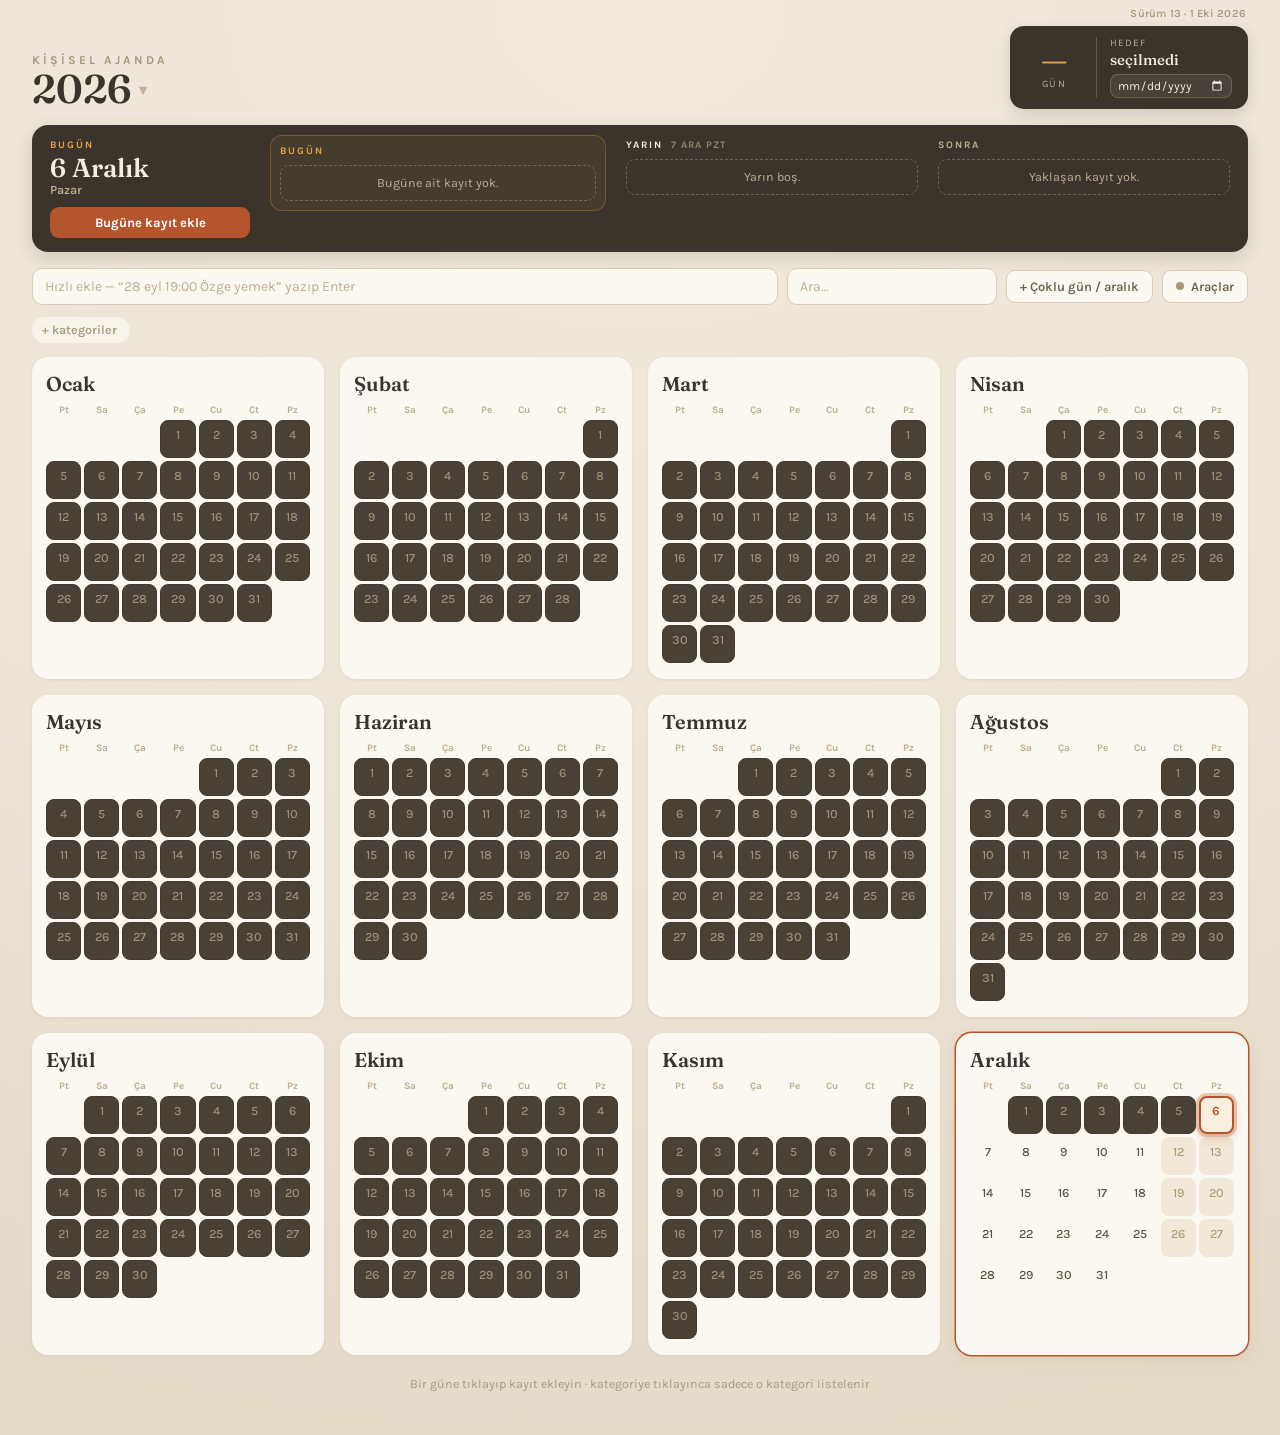
==== index.html @ 25aaae72 "Telefon: Gün görünümü, geri düğmesi, Yıl/Ay/Gün sekmeleri; ayın kendi listesi; geçmiş günler sade - " ====
<!DOCTYPE html>
<html lang="tr">
<head>
<meta charset="utf-8">
<meta name="viewport" content="width=device-width, initial-scale=1, viewport-fit=cover, maximum-scale=1, user-scalable=no">
<title>Ajanda</title>

<meta name="theme-color" content="#f6f5f2">
<meta name="apple-mobile-web-app-capable" content="yes">
<meta name="mobile-web-app-capable" content="yes">
<meta name="apple-mobile-web-app-status-bar-style" content="default">
<meta name="apple-mobile-web-app-title" content="Ajanda">
<link rel="apple-touch-icon" href="icon-180.png">
<link rel="icon" href="icon-180.png">
<link rel="manifest" href="manifest.json?v=13">

<link rel="preconnect" href="https://fonts.googleapis.com">
<link rel="preconnect" href="https://fonts.gstatic.com" crossorigin>
<link href="https://fonts.googleapis.com/css2?family=Fraunces:opsz,wght@9..144,400;9..144,500;9..144,600&family=Karla:wght@400;500;600;700&display=swap" rel="stylesheet">

<style>
  *{margin:0;padding:0}
  html,body{height:100%;background:#eceae5;-webkit-tap-highlight-color:transparent}
  body[data-ui="mobile"]{overflow:hidden}
  body[data-ui="desktop"]{height:auto;background:#ece4d6;overflow:auto}
  ::-webkit-scrollbar{width:10px;height:10px}
  ::-webkit-scrollbar-thumb{background:#cdbfa8;border-radius:8px;border:2px solid transparent;background-clip:padding-box}
</style>
</head>
<body>
<div id="app"></div>

<!-- sürüm numarasını her güncellemede artırın: ?v=13, ?v=14 ... (store.js içindeki VERSION ile aynı) (tarayıcı önbelleğini kırar) -->
<script src="store.js?v=13"></script>
<script src="desktop.js?v=13"></script>
<script src="mobile.js?v=13"></script>
<script src="boot.js?v=13"></script>
</body>
</html>
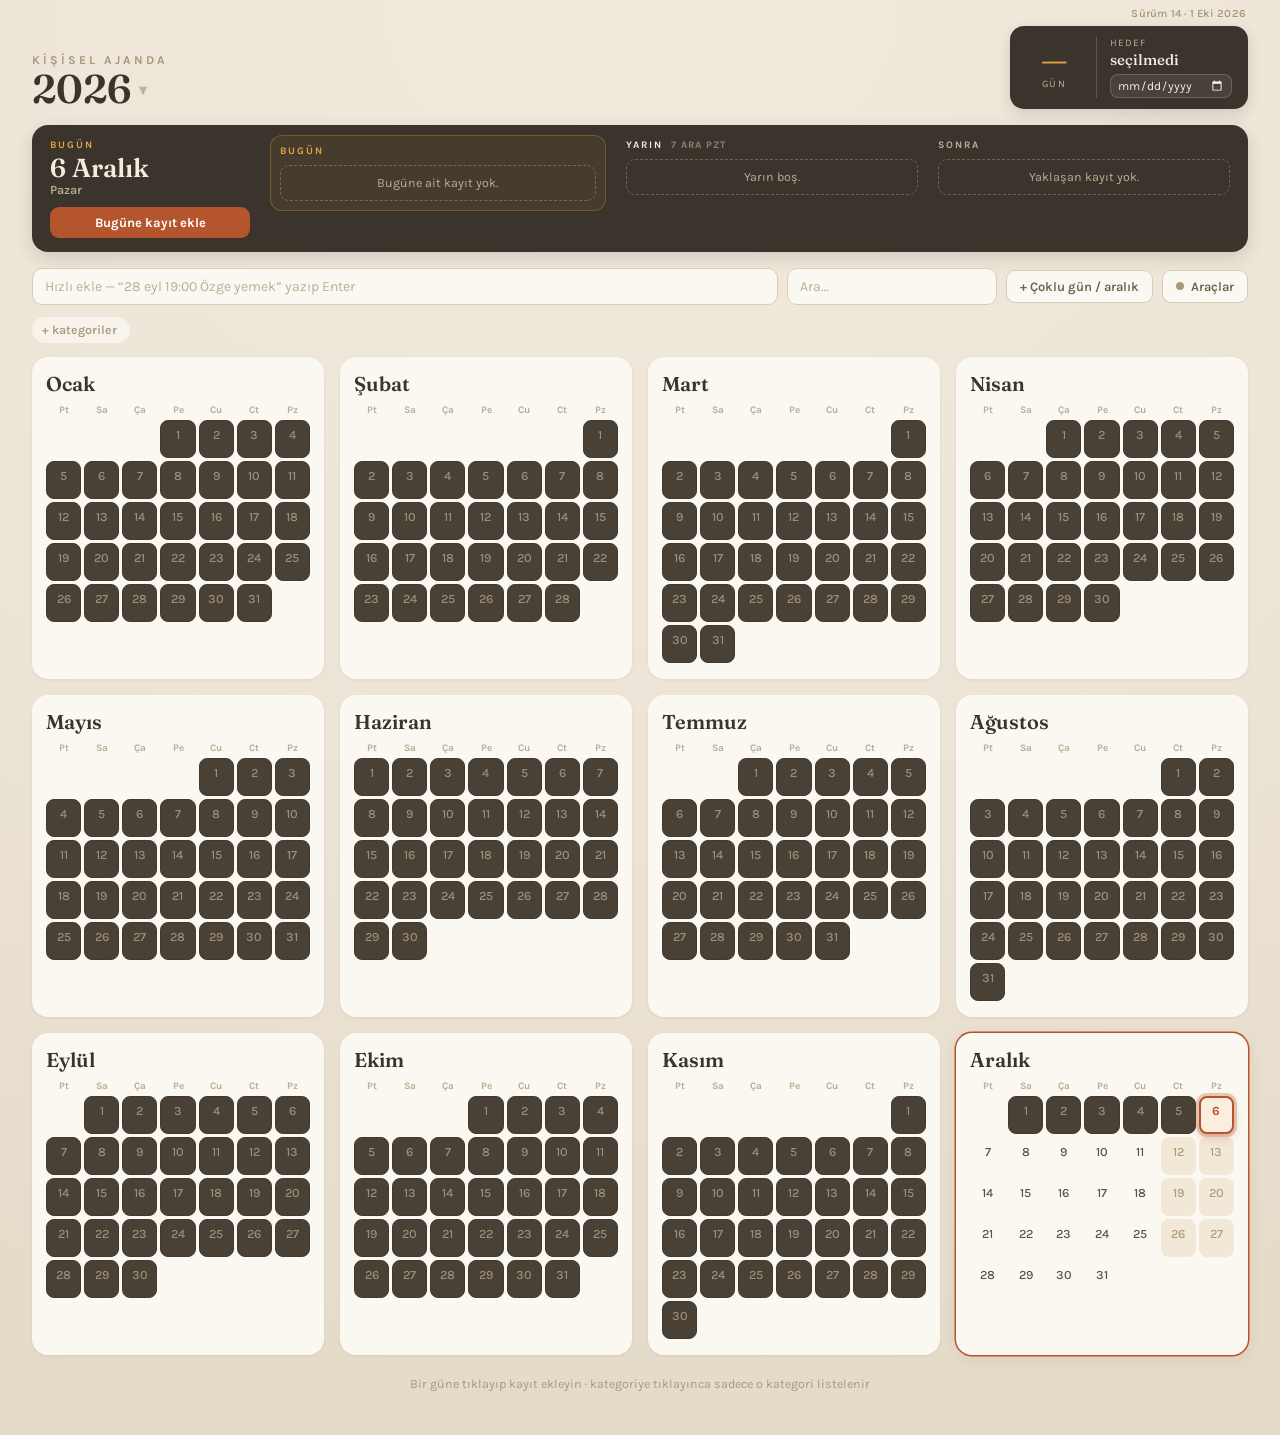
==== commit fddc5937: "Gün sekmesi: kayıt penceresindeki form, sıkı hâliyle; kategori kaydırma hatası - Gün sekmesindeki ya" ====
--- a/index.html
+++ b/index.html
@@ -12,7 +12,7 @@
 <meta name="apple-mobile-web-app-title" content="Ajanda">
 <link rel="apple-touch-icon" href="icon-180.png">
 <link rel="icon" href="icon-180.png">
-<link rel="manifest" href="manifest.json?v=13">
+<link rel="manifest" href="manifest.json?v=14">
 
 <link rel="preconnect" href="https://fonts.googleapis.com">
 <link rel="preconnect" href="https://fonts.gstatic.com" crossorigin>
@@ -30,10 +30,10 @@
 <body>
 <div id="app"></div>
 
-<!-- sürüm numarasını her güncellemede artırın: ?v=13, ?v=14 ... (store.js içindeki VERSION ile aynı) (tarayıcı önbelleğini kırar) -->
-<script src="store.js?v=13"></script>
-<script src="desktop.js?v=13"></script>
-<script src="mobile.js?v=13"></script>
-<script src="boot.js?v=13"></script>
+<!-- sürüm numarasını her güncellemede artırın: ?v=14, ?v=15 ... (store.js içindeki VERSION ile aynı) (tarayıcı önbelleğini kırar) -->
+<script src="store.js?v=14"></script>
+<script src="desktop.js?v=14"></script>
+<script src="mobile.js?v=14"></script>
+<script src="boot.js?v=14"></script>
 </body>
 </html>
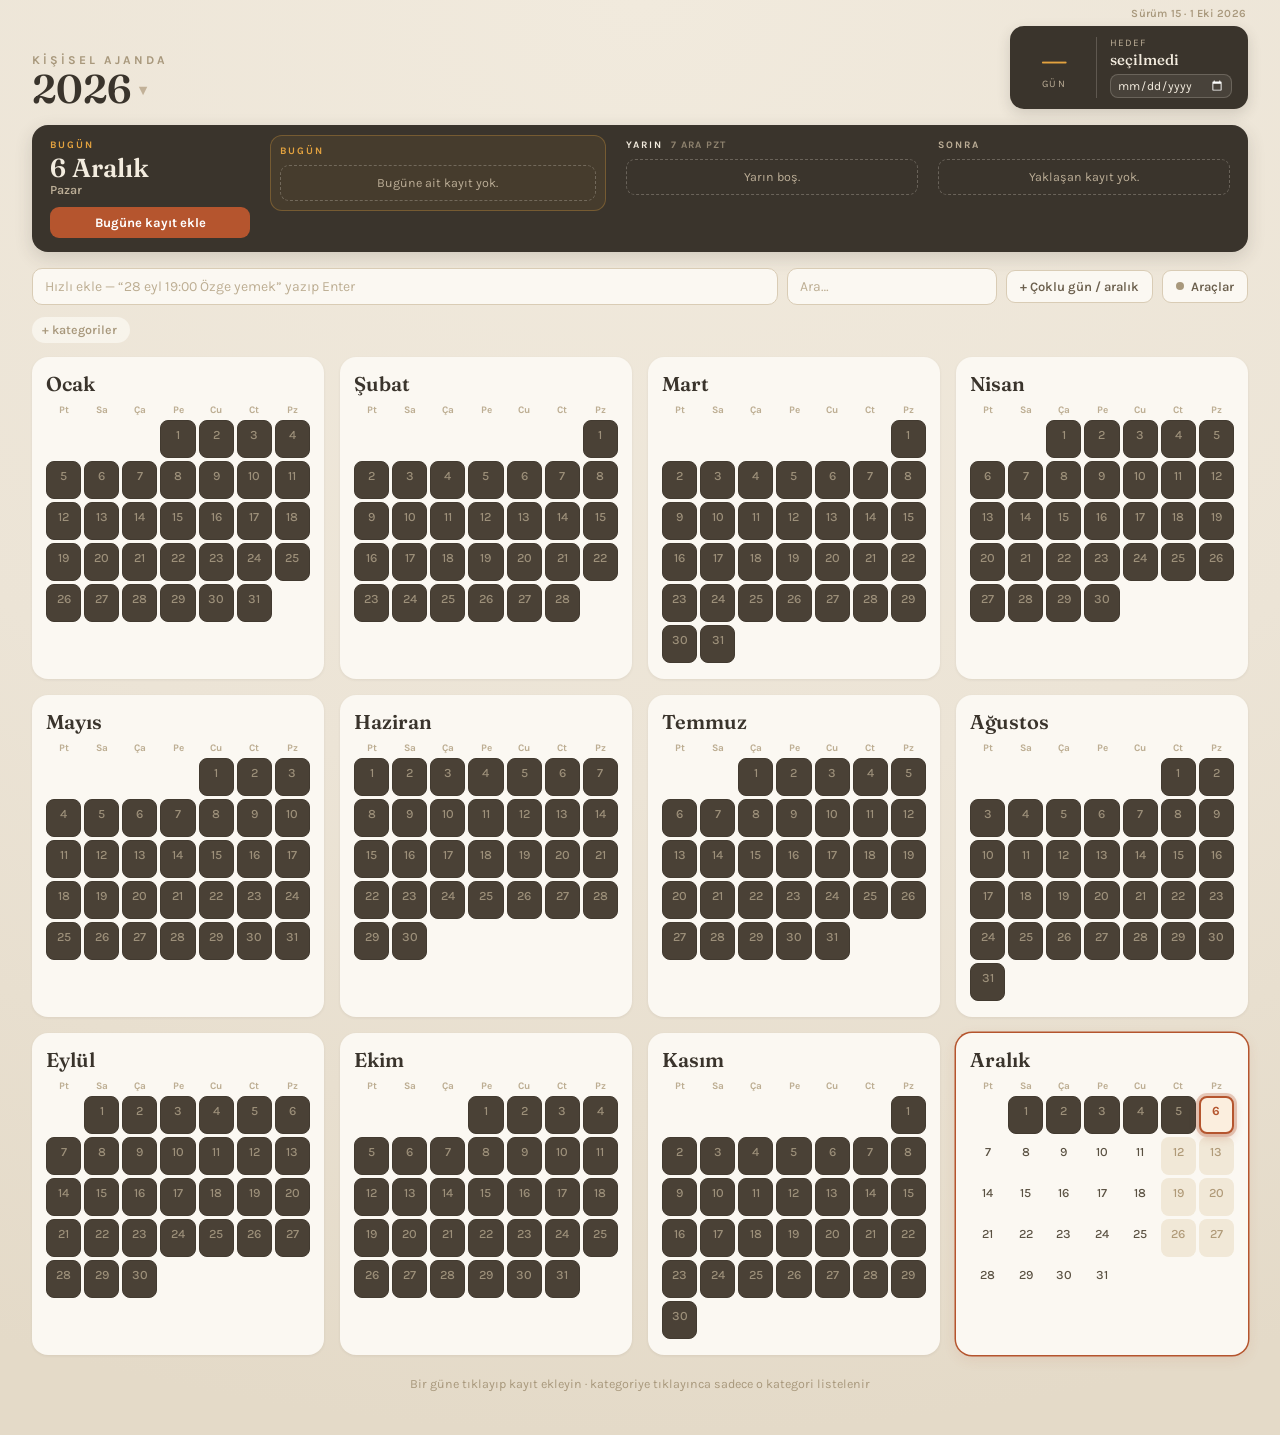
==== commit cc0c6d4e: "Telefon: alt sekmelere Hafta eklendi (Yıl / Ay / Hafta / Gün); sürüm 15 Co-Authored-By: Claude Opus " ====
--- a/index.html
+++ b/index.html
@@ -12,7 +12,7 @@
 <meta name="apple-mobile-web-app-title" content="Ajanda">
 <link rel="apple-touch-icon" href="icon-180.png">
 <link rel="icon" href="icon-180.png">
-<link rel="manifest" href="manifest.json?v=14">
+<link rel="manifest" href="manifest.json?v=15">
 
 <link rel="preconnect" href="https://fonts.googleapis.com">
 <link rel="preconnect" href="https://fonts.gstatic.com" crossorigin>
@@ -30,10 +30,10 @@
 <body>
 <div id="app"></div>
 
-<!-- sürüm numarasını her güncellemede artırın: ?v=14, ?v=15 ... (store.js içindeki VERSION ile aynı) (tarayıcı önbelleğini kırar) -->
-<script src="store.js?v=14"></script>
-<script src="desktop.js?v=14"></script>
-<script src="mobile.js?v=14"></script>
-<script src="boot.js?v=14"></script>
+<!-- sürüm numarasını her güncellemede artırın: ?v=15, ?v=16 ... (store.js içindeki VERSION ile aynı) (tarayıcı önbelleğini kırar) -->
+<script src="store.js?v=15"></script>
+<script src="desktop.js?v=15"></script>
+<script src="mobile.js?v=15"></script>
+<script src="boot.js?v=15"></script>
 </body>
 </html>
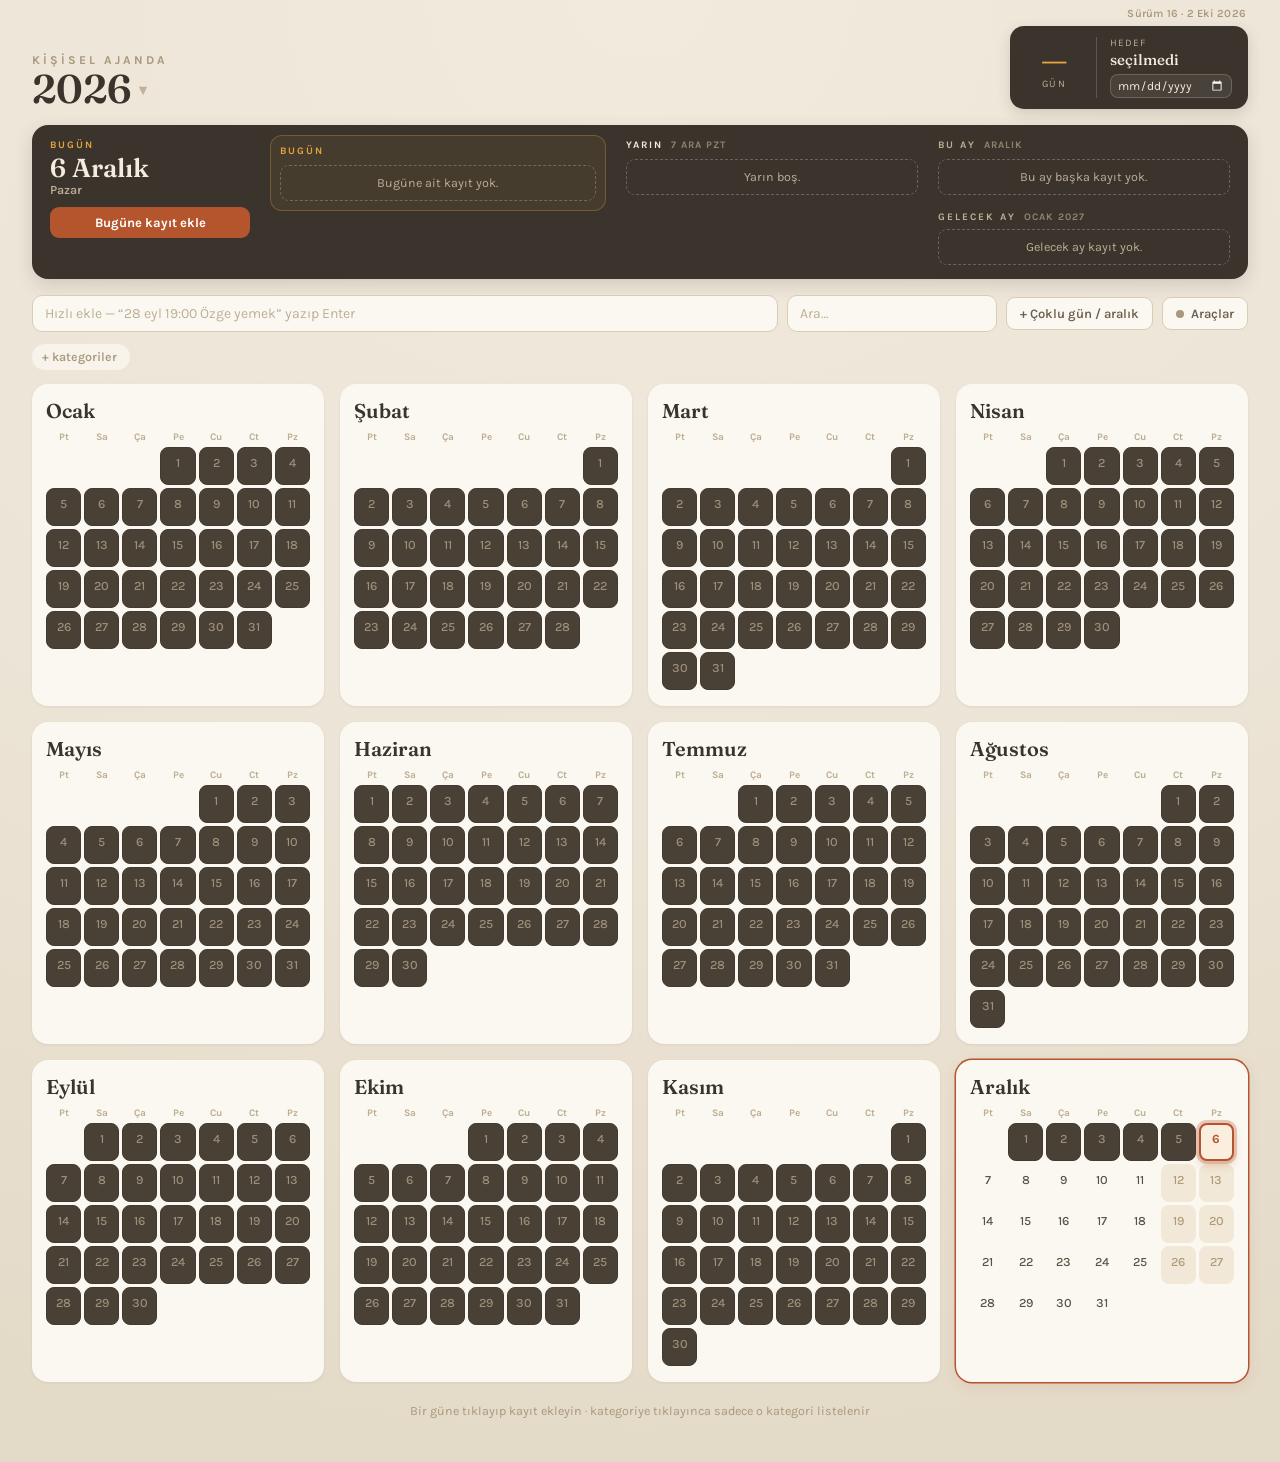
==== commit 7bf02b45: "İşaretleyince ekranın titremesi giderildi; 'Sonra' yerine ay adları - Telefon: yakınlaşma animasyonu" ====
--- a/index.html
+++ b/index.html
@@ -12,7 +12,7 @@
 <meta name="apple-mobile-web-app-title" content="Ajanda">
 <link rel="apple-touch-icon" href="icon-180.png">
 <link rel="icon" href="icon-180.png">
-<link rel="manifest" href="manifest.json?v=15">
+<link rel="manifest" href="manifest.json?v=16">
 
 <link rel="preconnect" href="https://fonts.googleapis.com">
 <link rel="preconnect" href="https://fonts.gstatic.com" crossorigin>
@@ -30,10 +30,10 @@
 <body>
 <div id="app"></div>
 
-<!-- sürüm numarasını her güncellemede artırın: ?v=15, ?v=16 ... (store.js içindeki VERSION ile aynı) (tarayıcı önbelleğini kırar) -->
-<script src="store.js?v=15"></script>
-<script src="desktop.js?v=15"></script>
-<script src="mobile.js?v=15"></script>
-<script src="boot.js?v=15"></script>
+<!-- sürüm numarasını her güncellemede artırın: ?v=16, ?v=17 ... (store.js içindeki VERSION ile aynı) (tarayıcı önbelleğini kırar) -->
+<script src="store.js?v=16"></script>
+<script src="desktop.js?v=16"></script>
+<script src="mobile.js?v=16"></script>
+<script src="boot.js?v=16"></script>
 </body>
 </html>
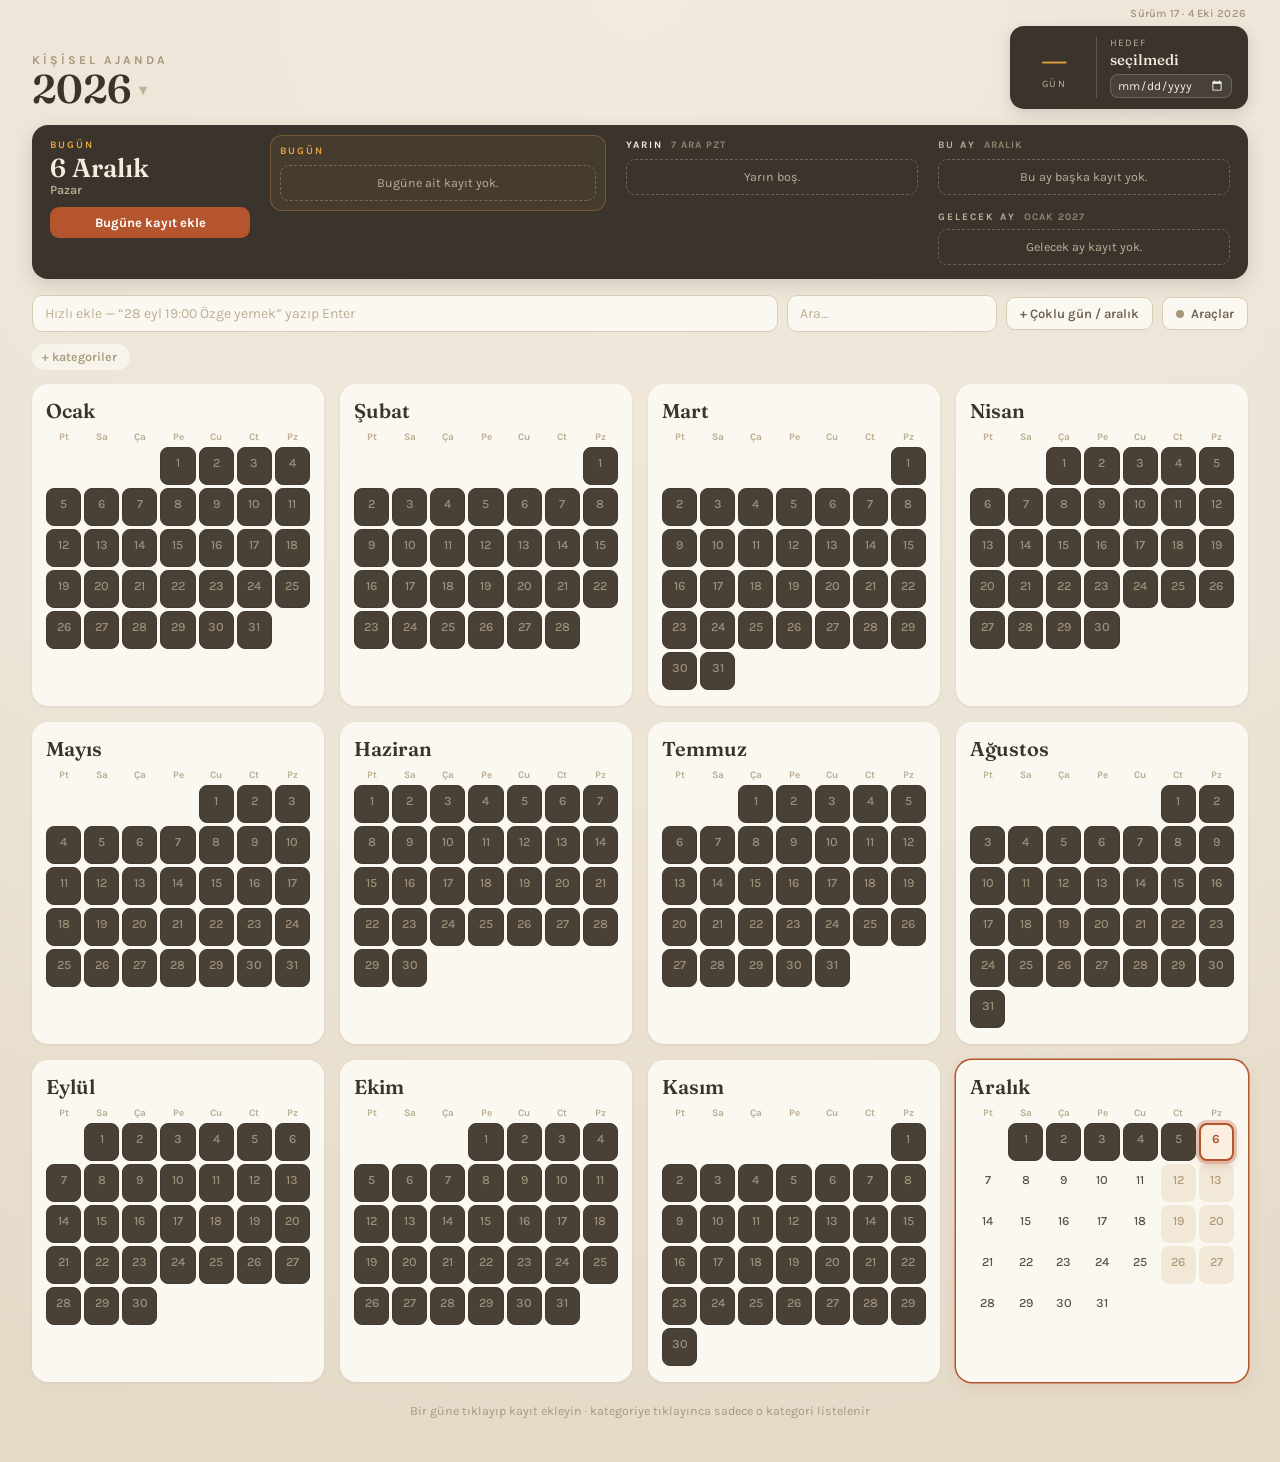
==== commit 56e0e073: "Telefon: kaydı yana kaydırıp silme (iPhone Mail gibi) - Kart sağa ya da sola çekilince altından kırm" ====
--- a/index.html
+++ b/index.html
@@ -12,7 +12,7 @@
 <meta name="apple-mobile-web-app-title" content="Ajanda">
 <link rel="apple-touch-icon" href="icon-180.png">
 <link rel="icon" href="icon-180.png">
-<link rel="manifest" href="manifest.json?v=16">
+<link rel="manifest" href="manifest.json?v=17">
 
 <link rel="preconnect" href="https://fonts.googleapis.com">
 <link rel="preconnect" href="https://fonts.gstatic.com" crossorigin>
@@ -30,10 +30,10 @@
 <body>
 <div id="app"></div>
 
-<!-- sürüm numarasını her güncellemede artırın: ?v=16, ?v=17 ... (store.js içindeki VERSION ile aynı) (tarayıcı önbelleğini kırar) -->
-<script src="store.js?v=16"></script>
-<script src="desktop.js?v=16"></script>
-<script src="mobile.js?v=16"></script>
-<script src="boot.js?v=16"></script>
+<!-- sürüm numarasını her güncellemede artırın: ?v=17, ?v=18 ... (store.js içindeki VERSION ile aynı) (tarayıcı önbelleğini kırar) -->
+<script src="store.js?v=17"></script>
+<script src="desktop.js?v=17"></script>
+<script src="mobile.js?v=17"></script>
+<script src="boot.js?v=17"></script>
 </body>
 </html>
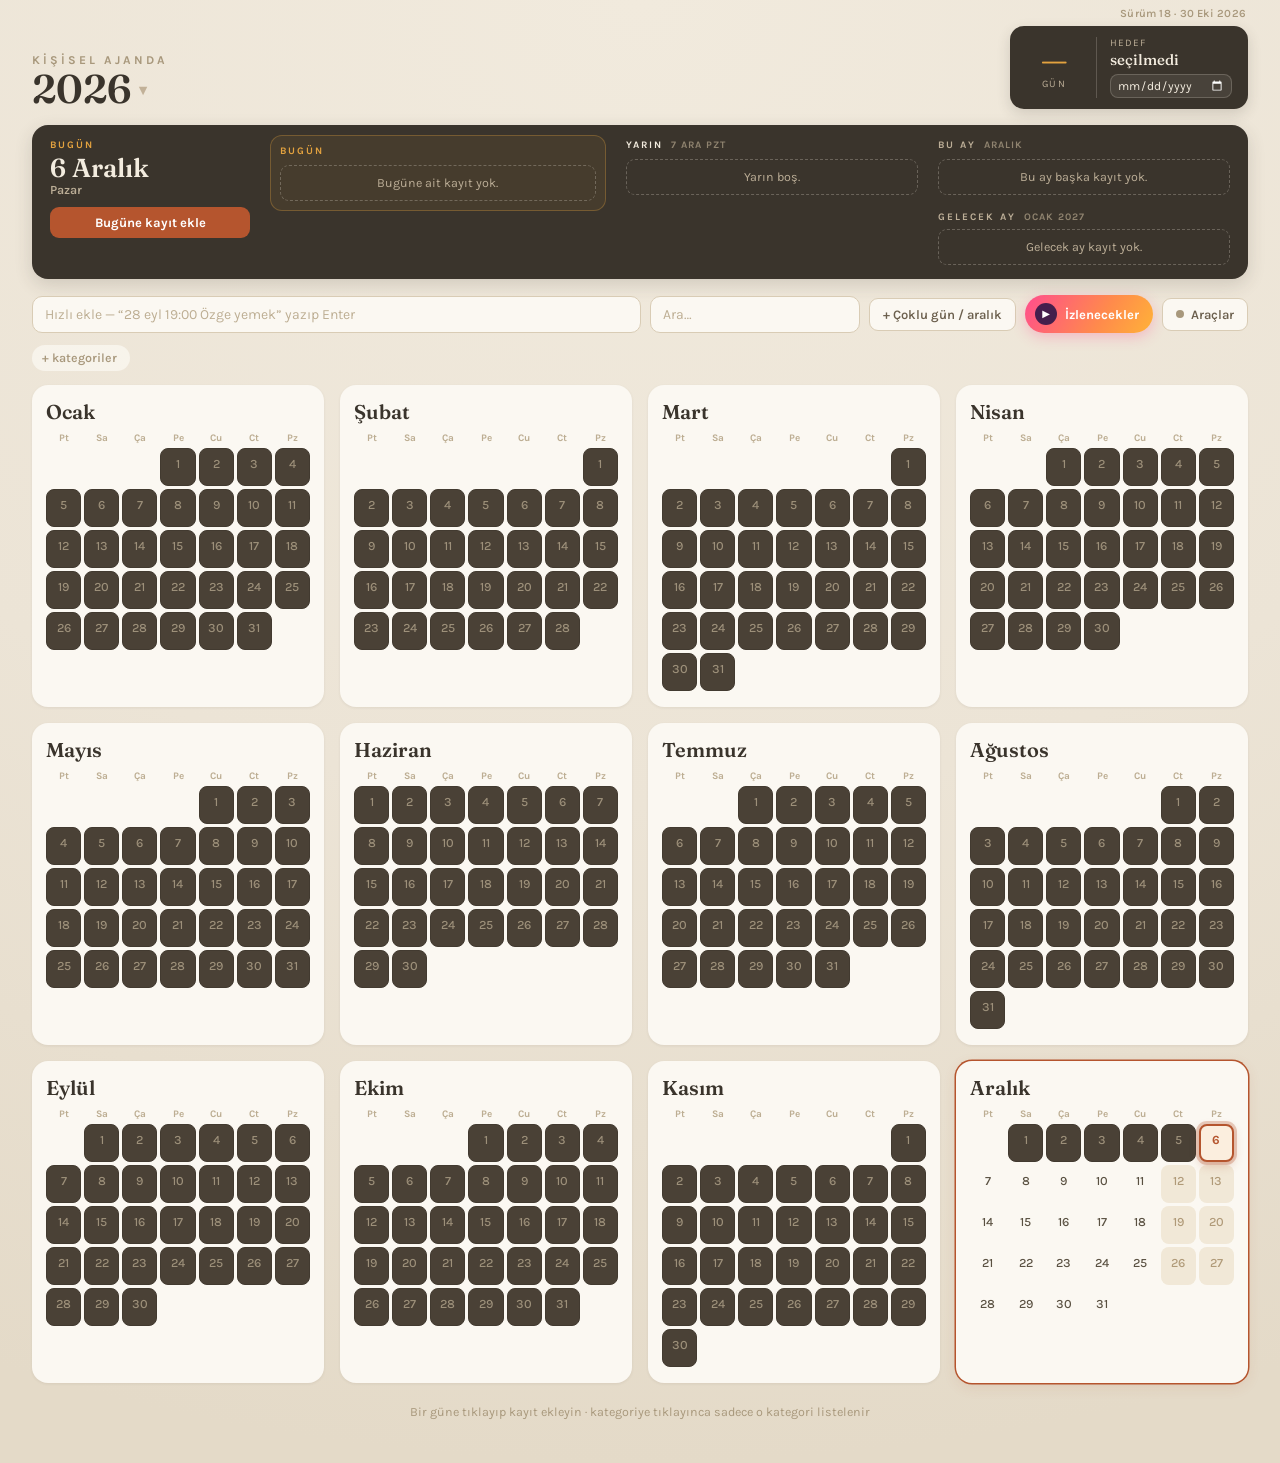
==== commit d9294deb: "İzlenecekler listesi: ajandadan ayrı, kendi renkli sayfası - watch.js: film/dizi/stand-up listesi; n" ====
--- a/index.html
+++ b/index.html
@@ -12,7 +12,7 @@
 <meta name="apple-mobile-web-app-title" content="Ajanda">
 <link rel="apple-touch-icon" href="icon-180.png">
 <link rel="icon" href="icon-180.png">
-<link rel="manifest" href="manifest.json?v=17">
+<link rel="manifest" href="manifest.json?v=18">
 
 <link rel="preconnect" href="https://fonts.googleapis.com">
 <link rel="preconnect" href="https://fonts.gstatic.com" crossorigin>
@@ -30,10 +30,11 @@
 <body>
 <div id="app"></div>
 
-<!-- sürüm numarasını her güncellemede artırın: ?v=17, ?v=18 ... (store.js içindeki VERSION ile aynı) (tarayıcı önbelleğini kırar) -->
-<script src="store.js?v=17"></script>
-<script src="desktop.js?v=17"></script>
-<script src="mobile.js?v=17"></script>
-<script src="boot.js?v=17"></script>
+<!-- sürüm numarasını her güncellemede artırın: ?v=18, ?v=19 ... (store.js içindeki VERSION ile aynı) (tarayıcı önbelleğini kırar) -->
+<script src="store.js?v=18"></script>
+<script src="watch.js?v=18"></script>
+<script src="desktop.js?v=18"></script>
+<script src="mobile.js?v=18"></script>
+<script src="boot.js?v=18"></script>
 </body>
 </html>
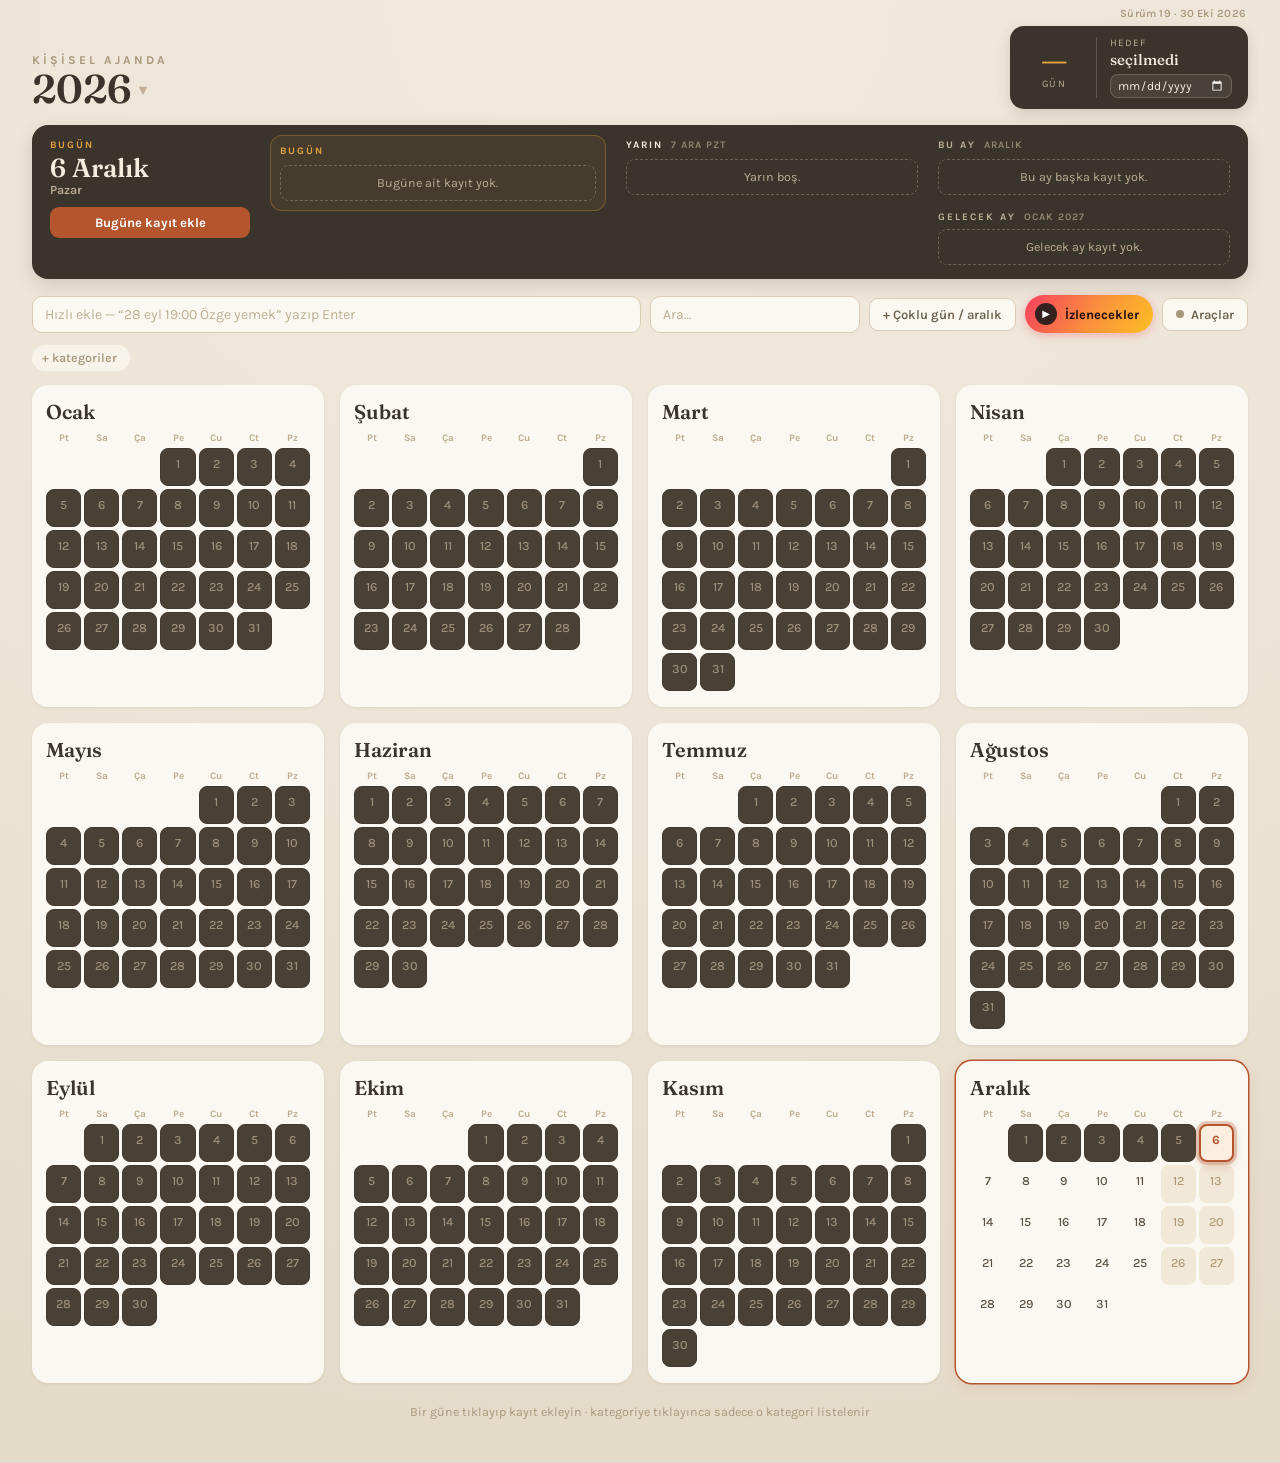
==== commit cd2259fc: "Kendini güncelleme: eski kopya açılırsa yeni sürümü yükle - boot.js açılışta ve uygulamaya dönünce v" ====
--- a/index.html
+++ b/index.html
@@ -2,6 +2,10 @@
 <html lang="tr">
 <head>
 <meta charset="utf-8">
+<!-- sayfanın kendisi önbellekte eski kalmasın -->
+<meta http-equiv="Cache-Control" content="no-cache, no-store, must-revalidate">
+<meta http-equiv="Pragma" content="no-cache">
+<meta http-equiv="Expires" content="0">
 <meta name="viewport" content="width=device-width, initial-scale=1, viewport-fit=cover, maximum-scale=1, user-scalable=no">
 <title>Ajanda</title>
 
@@ -12,7 +16,7 @@
 <meta name="apple-mobile-web-app-title" content="Ajanda">
 <link rel="apple-touch-icon" href="icon-180.png">
 <link rel="icon" href="icon-180.png">
-<link rel="manifest" href="manifest.json?v=18">
+<link rel="manifest" href="manifest.json?v=19">
 
 <link rel="preconnect" href="https://fonts.googleapis.com">
 <link rel="preconnect" href="https://fonts.gstatic.com" crossorigin>
@@ -30,11 +34,11 @@
 <body>
 <div id="app"></div>
 
-<!-- sürüm numarasını her güncellemede artırın: ?v=18, ?v=19 ... (store.js içindeki VERSION ile aynı) (tarayıcı önbelleğini kırar) -->
-<script src="store.js?v=18"></script>
-<script src="watch.js?v=18"></script>
-<script src="desktop.js?v=18"></script>
-<script src="mobile.js?v=18"></script>
-<script src="boot.js?v=18"></script>
+<!-- sürüm numarasını her güncellemede artırın: ?v=19, ?v=20 ... (store.js içindeki VERSION ve version.json ile aynı) (tarayıcı önbelleğini kırar) -->
+<script src="store.js?v=19"></script>
+<script src="watch.js?v=19"></script>
+<script src="desktop.js?v=19"></script>
+<script src="mobile.js?v=19"></script>
+<script src="boot.js?v=19"></script>
 </body>
 </html>
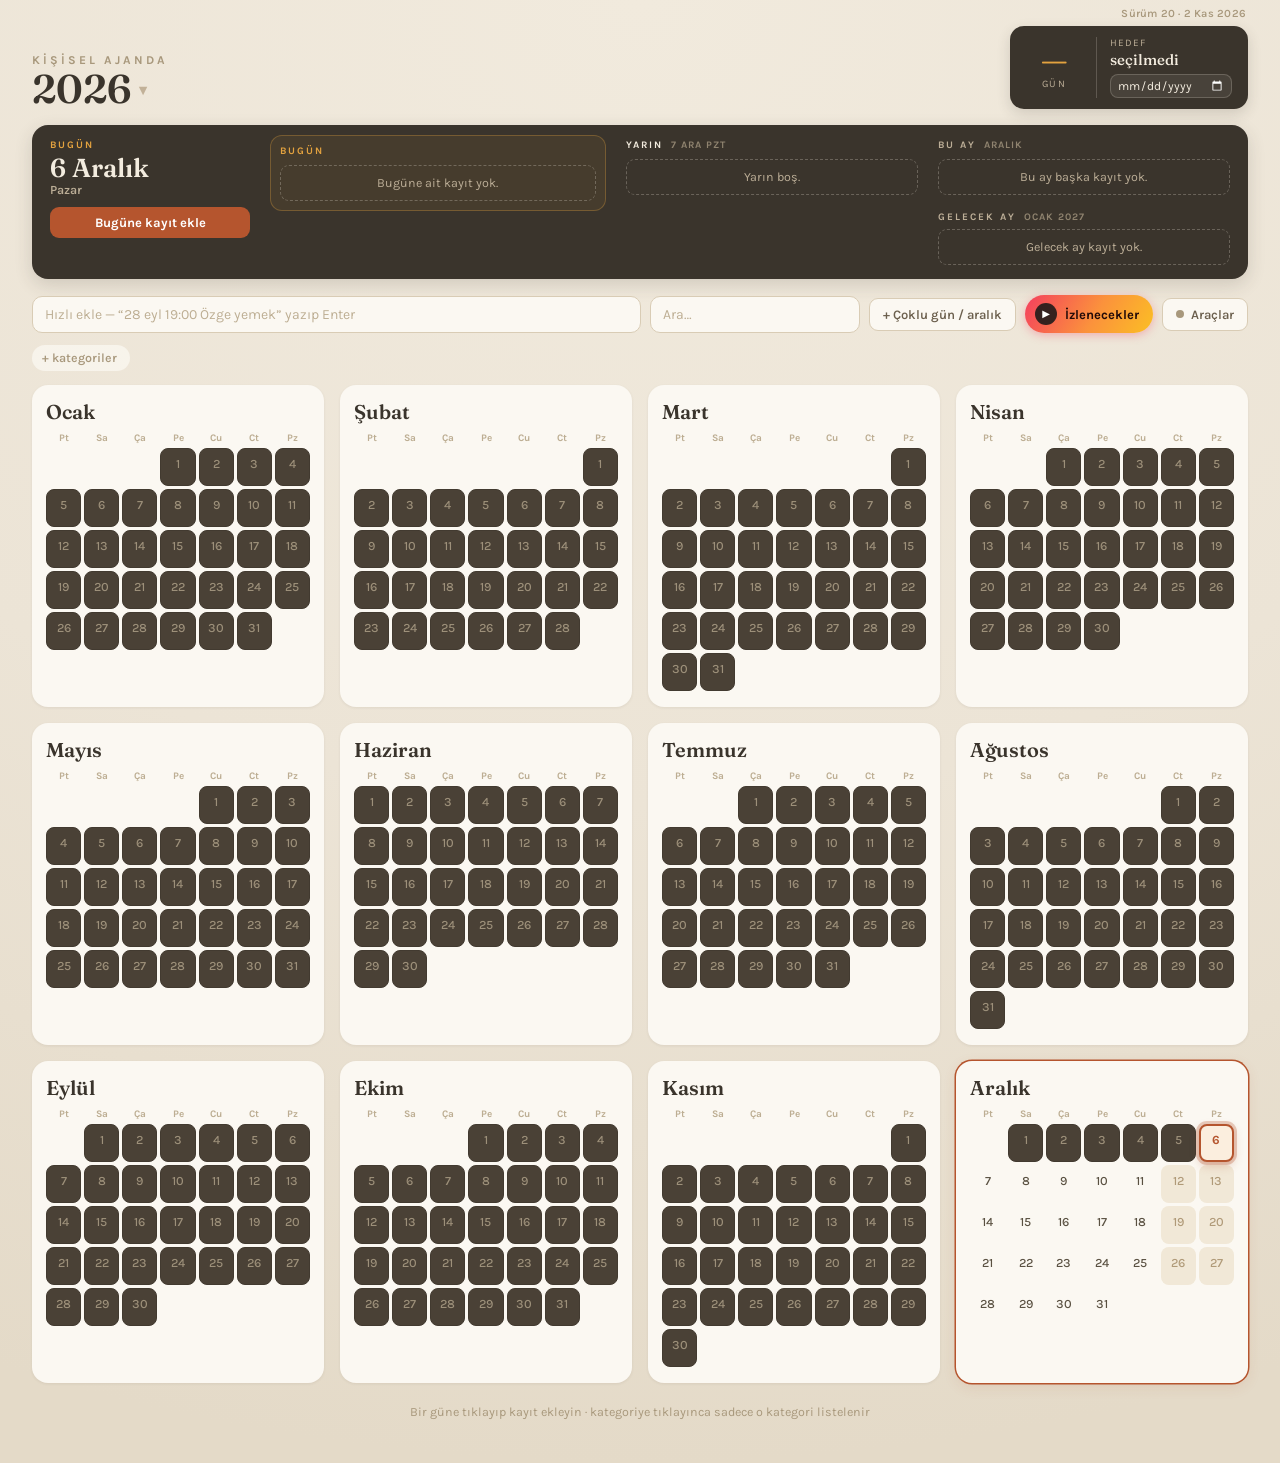
==== commit 461ccb99: "Bilgisayar üst kartı: sütunlar taşmıyor, tekrarlar tek satır, liste kısa - Izgara sütunları minmax(0" ====
--- a/index.html
+++ b/index.html
@@ -16,7 +16,7 @@
 <meta name="apple-mobile-web-app-title" content="Ajanda">
 <link rel="apple-touch-icon" href="icon-180.png">
 <link rel="icon" href="icon-180.png">
-<link rel="manifest" href="manifest.json?v=19">
+<link rel="manifest" href="manifest.json?v=20">
 
 <link rel="preconnect" href="https://fonts.googleapis.com">
 <link rel="preconnect" href="https://fonts.gstatic.com" crossorigin>
@@ -34,11 +34,11 @@
 <body>
 <div id="app"></div>
 
-<!-- sürüm numarasını her güncellemede artırın: ?v=19, ?v=20 ... (store.js içindeki VERSION ve version.json ile aynı) (tarayıcı önbelleğini kırar) -->
-<script src="store.js?v=19"></script>
-<script src="watch.js?v=19"></script>
-<script src="desktop.js?v=19"></script>
-<script src="mobile.js?v=19"></script>
-<script src="boot.js?v=19"></script>
+<!-- sürüm numarasını her güncellemede artırın: ?v=20, ?v=21 ... (store.js içindeki VERSION ve version.json ile aynı) (tarayıcı önbelleğini kırar) -->
+<script src="store.js?v=20"></script>
+<script src="watch.js?v=20"></script>
+<script src="desktop.js?v=20"></script>
+<script src="mobile.js?v=20"></script>
+<script src="boot.js?v=20"></script>
 </body>
 </html>
